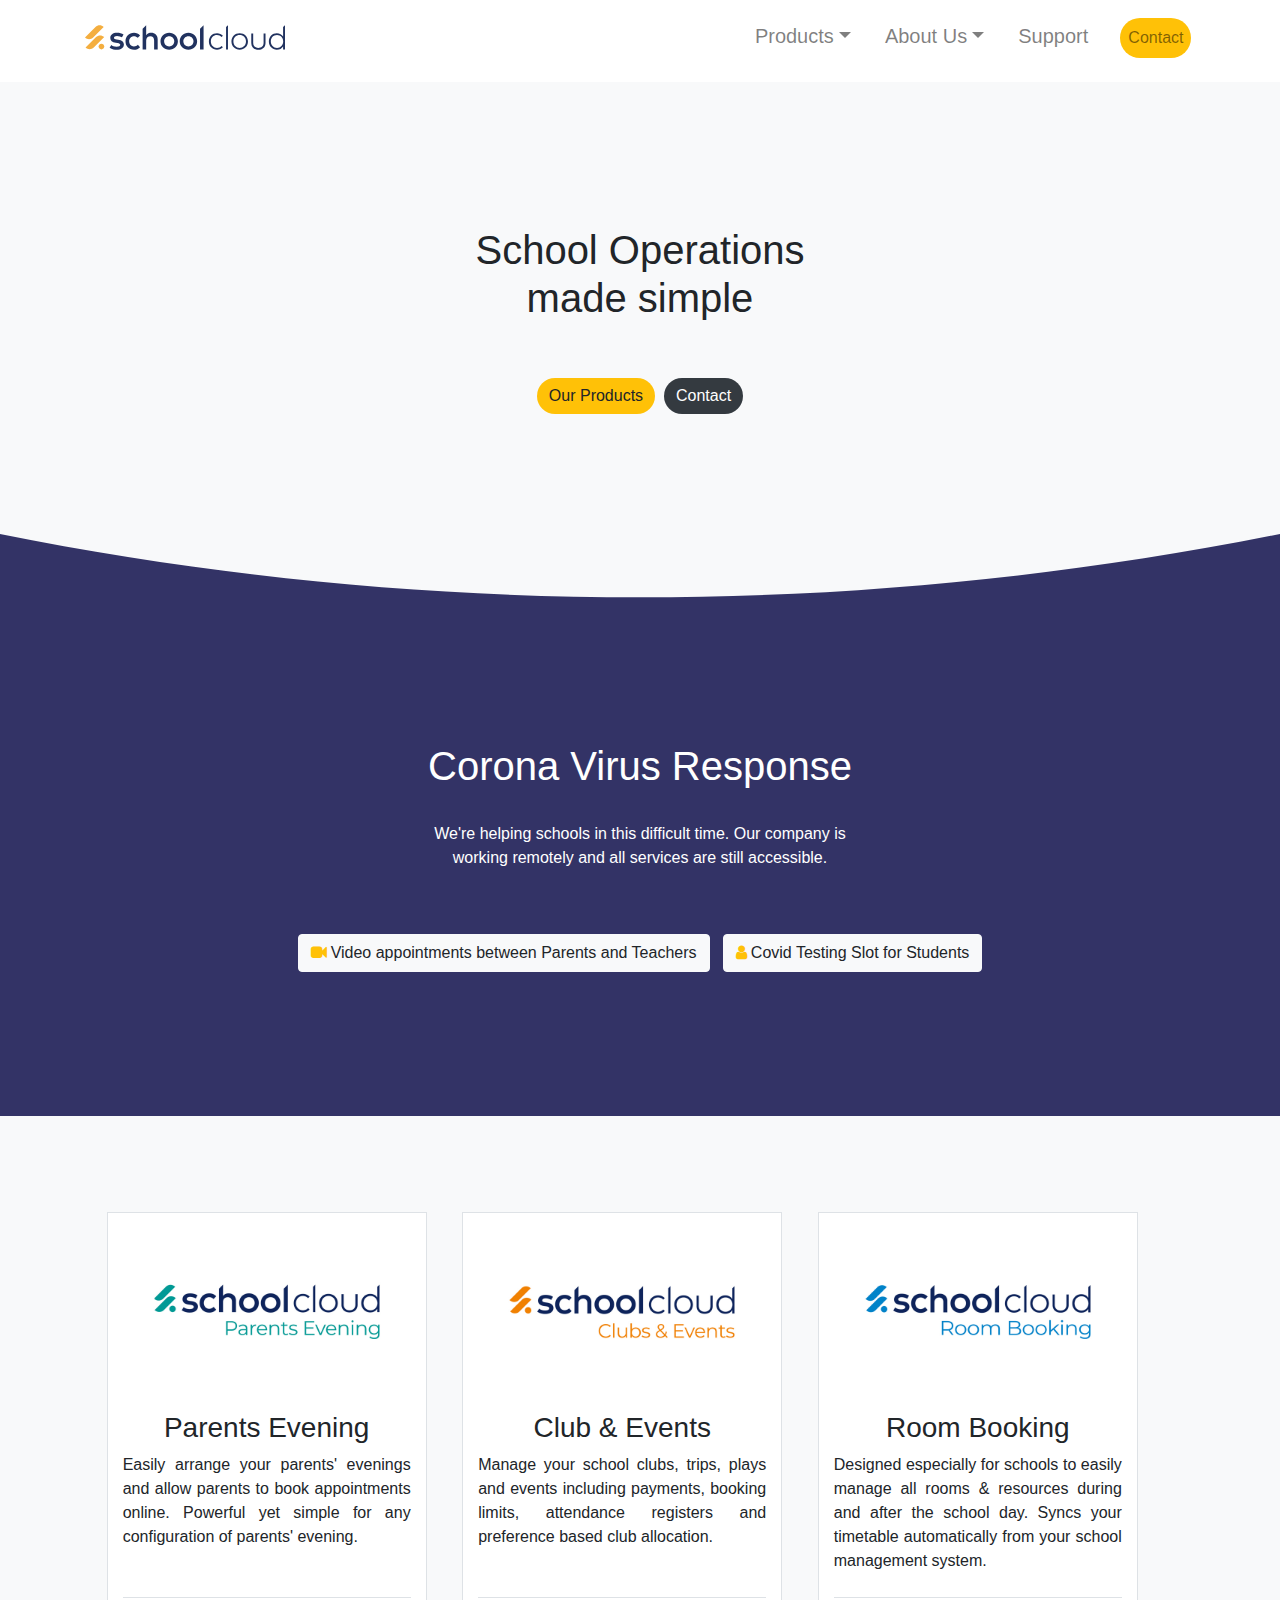
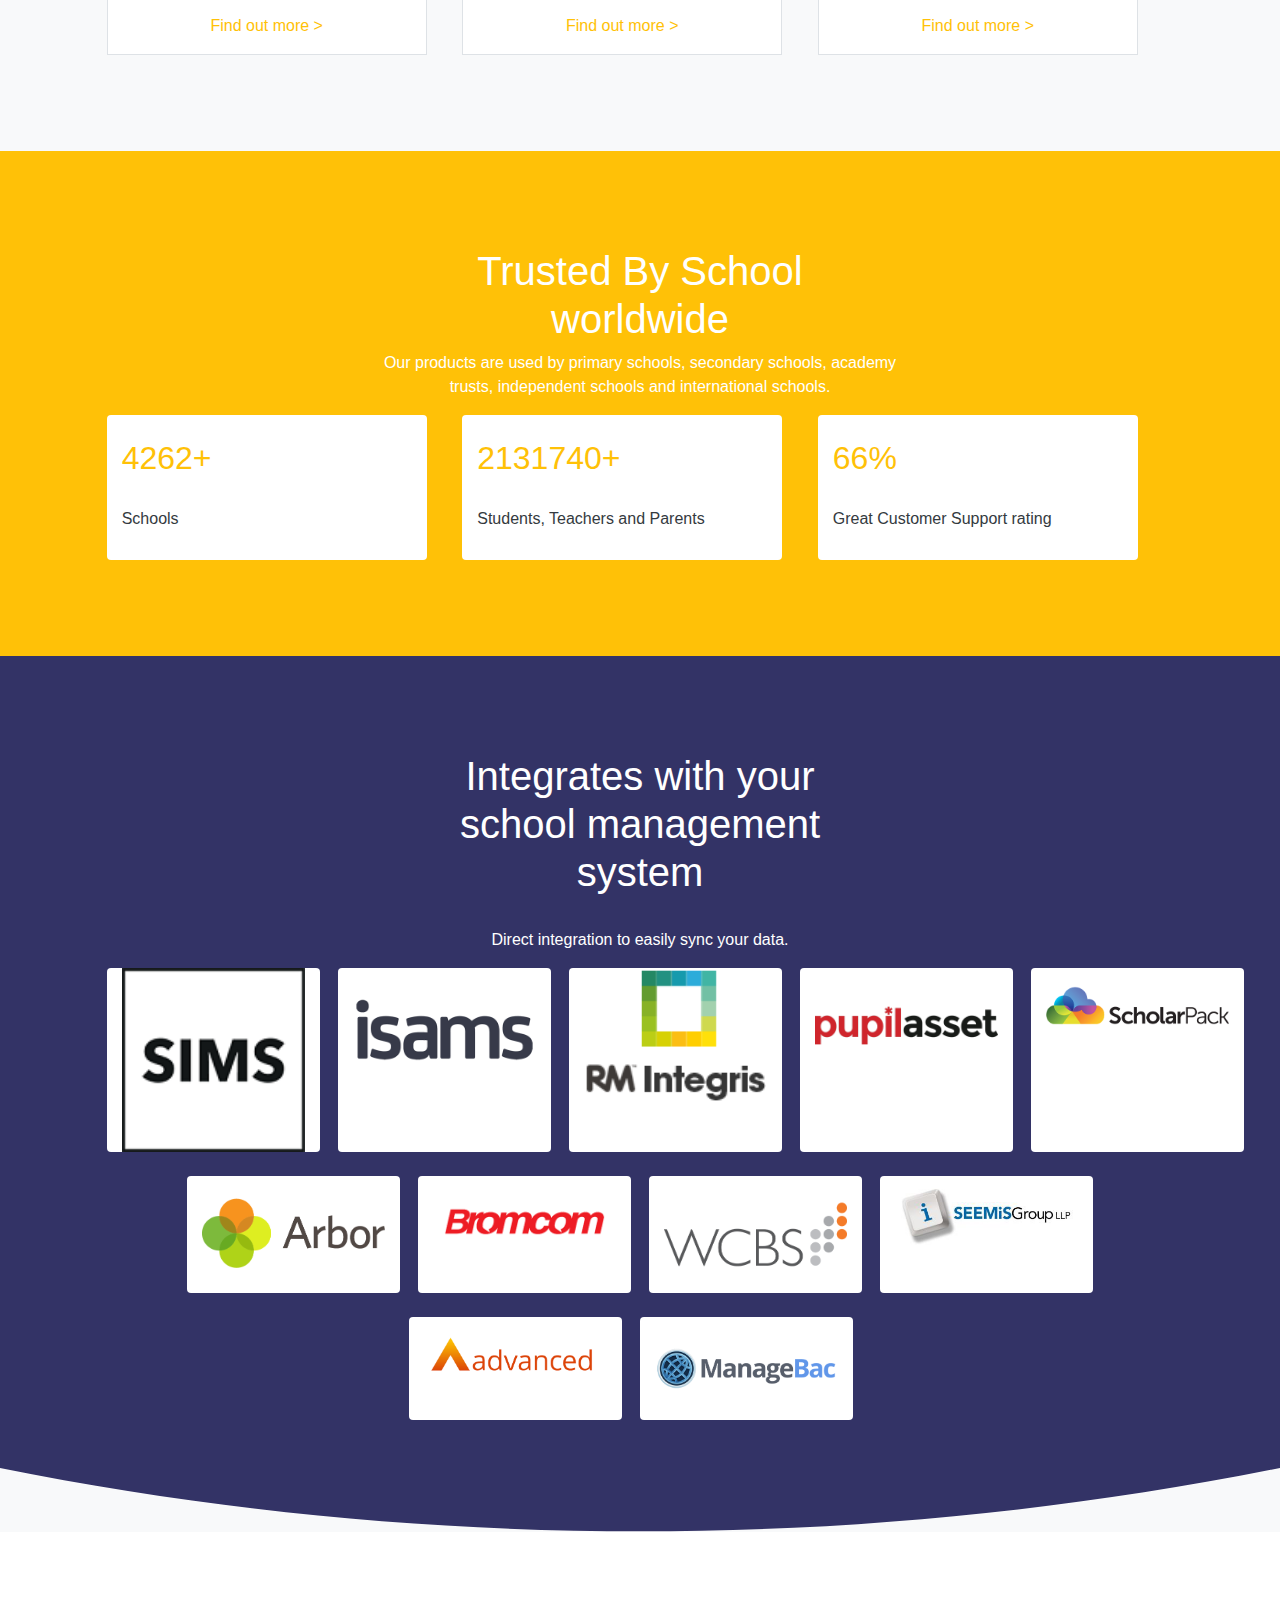
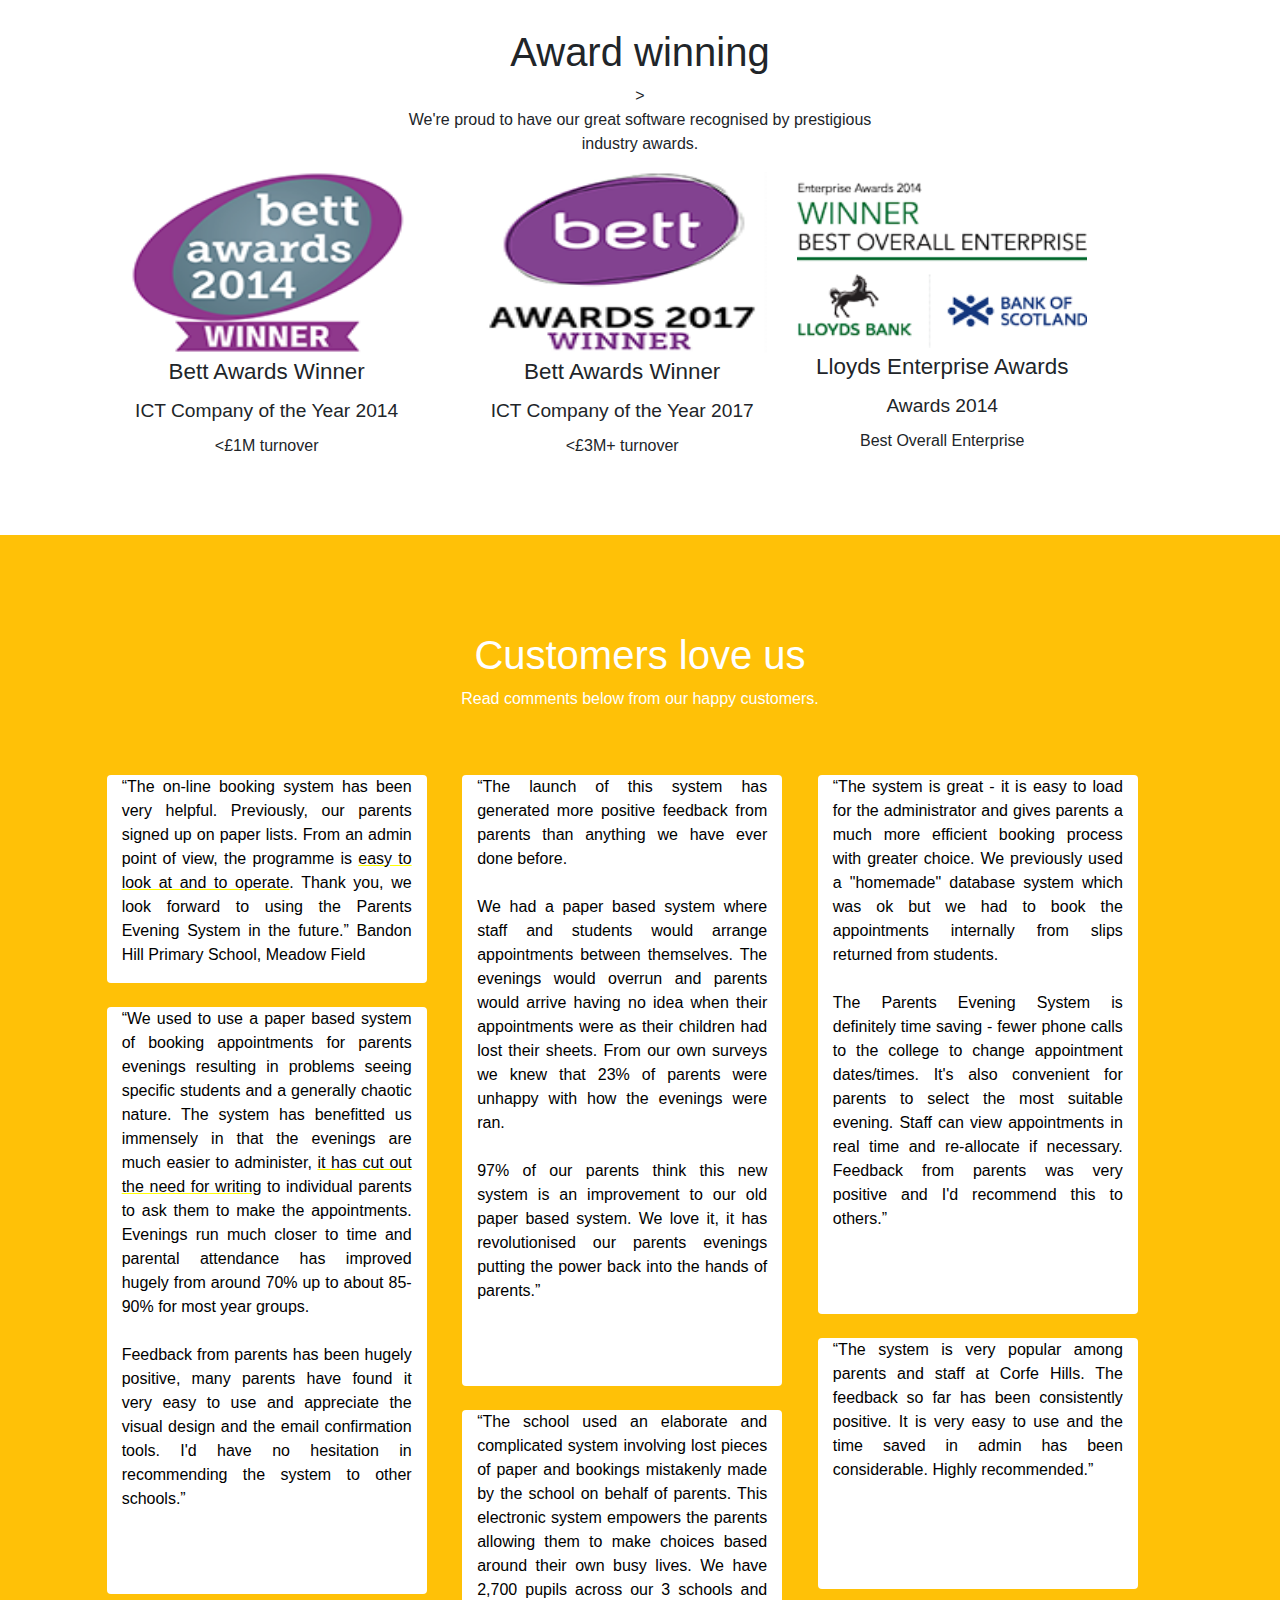
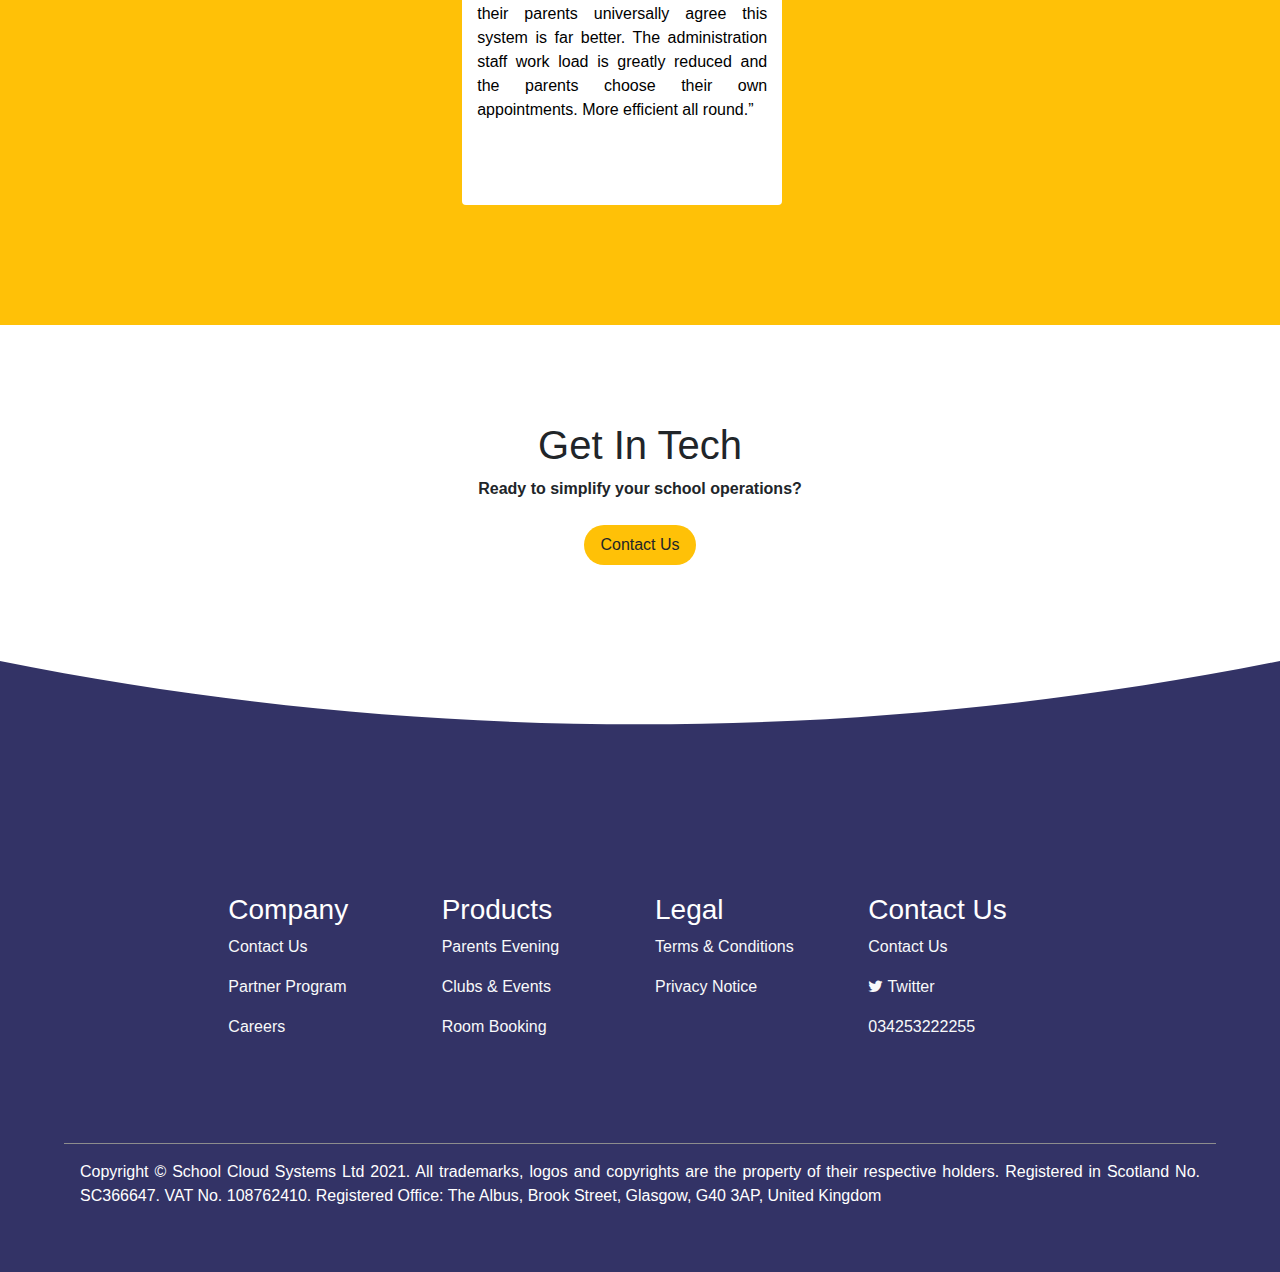
==== index.html @ 5cc8d503 "first commit" ====
<!DOCTYPE html>
<html lang="en">
<head>
  <title>SchoolCloud - Improve Your School Operations</title>
  <meta charset="utf-8">
  <meta name="viewport" content="width=device-width, initial-scale=1">
   <!-- bootstrap -->
  <link rel="stylesheet" href="https://maxcdn.bootstrapcdn.com/bootstrap/4.5.2/css/bootstrap.min.css">
  <!-- Custom Css -->
  <link rel="stylesheet" href="assets/css/nav.css" type="text/css">
  <link rel="stylesheet" href="assets/css/colors.css" type="text/css">
  <link rel="stylesheet" href="assets/css/animation.css" type="text/css">
  <link rel="stylesheet" href="assets/css/custom.css" type="text/css">

  <link rel="stylesheet" href="https://maxcdn.bootstrapcdn.com/bootstrap/4.0.0/css/bootstrap.min.css" integrity="sha384-Gn5384xqQ1aoWXA+058RXPxPg6fy4IWvTNh0E263XmFcJlSAwiGgFAW/dAiS6JXm" crossorigin="anonymous">
  
  <!-- Loader -->
  <link rel="stylesheet" href="ven/css/loaders/loader-pulse.css" type="text/css">
  <!-- fa-caret fonts -->
  <link href="https://cdnjs.cloudflare.com/ajax/libs/font-awesome/4.6.3/css/font-awesome.min.css" rel="stylesheet"/>
  <!-- Favicon icon -->
  <link rel="icon" type="image/png" sizes="16x16" href="assets/img/products/favi.jpg">
</head>
<body>
<main>
<div class="container-fluid">
<section> <!-- Header Section Start-->  
  <div class="row">   
    <div class="col-12">
        <nav class="navbar navbar-expand-lg navbar-expand-md navbar-light py-3 h5">
          <div class="container">
            <a href="index.html" class="navbar-brand font-weight-bold"><img src="assets/img/logos/schoolcloud-logo.svg"></a>
            <button type="button" data-toggle="collapse" data-target="#navbarContent" aria-controls="navbars" aria-expanded="false" aria-label="Toggle navigation" class="navbar-toggler">
                      <span class="navbar-toggler-icon"></span>
            </button>
            &nbsp;&nbsp;&nbsp;&nbsp;&nbsp;&nbsp;&nbsp;&nbsp;&nbsp;&nbsp;&nbsp;&nbsp;
            &nbsp;&nbsp;&nbsp;&nbsp;&nbsp;&nbsp;&nbsp;&nbsp;&nbsp;&nbsp;&nbsp;&nbsp;
            &nbsp;&nbsp;&nbsp;&nbsp;&nbsp;&nbsp;&nbsp;&nbsp;&nbsp;&nbsp;&nbsp;&nbsp;
            &nbsp;&nbsp;&nbsp;&nbsp;&nbsp;&nbsp;&nbsp;&nbsp;&nbsp;&nbsp;&nbsp;&nbsp;
            &nbsp;&nbsp;&nbsp;&nbsp;&nbsp;&nbsp;&nbsp;&nbsp;&nbsp;&nbsp;&nbsp;&nbsp;
            &nbsp;&nbsp;&nbsp;&nbsp;&nbsp;&nbsp;&nbsp;&nbsp;&nbsp;&nbsp;&nbsp;&nbsp;        
            <div id="navbarContent" class="collapse navbar-collapse">
              <ul class="navbar-nav mr-auto">
                <!-- Level one dropdown -->
                <li class="nav-item dropdown">
                  <a id="dropdownMenu1" href="#" data-toggle="dropdown" aria-haspopup="true" aria-expanded="false" class="nav-link dropdown-toggle">Products</a>
                  <ul aria-labelledby="dropdownMenu1" class="dropdown-menu border-0 shadow">
        
                    <!-- Level two dropdown-->
                    <li class="dropdown-submenu">
                      <a id="dropdownMenu2" href="#" role="button" data-toggle="dropdown" aria-haspopup="true" aria-expanded="false" class="dropdown-item dropdown-toggle">Parents Evening</a>
                      <ul aria-labelledby="dropdownMenu2" class="dropdown-menu border-0 shadow">
                        <li><a href="features.html" class="dropdown-item">Features</a></li>
                        <li><a href="video_appointments.html" class="dropdown-item">Video Appointments</a></li>
                        <li><a href="pricing.html" class="dropdown-item">Pricing</a></li>
                        <li><a href="free_trial.html" class="dropdown-item">Free Trial</a></li>
                      </ul>
                    </li>
                    <li><a href="clubs_and_events.html" class="dropdown-item">Clubs & Events &nbsp;&nbsp;</a></li>
                    <li><a href="room_booking/index.html" class="dropdown-item">Room Booking</a></li>
                    <!-- End Level two -->
                  </ul>
                </li>
                <!-- End Level one -->

                <li class="nav-item dropdown">
                  <a id="dropdownMenu1" href="#" data-toggle="dropdown" aria-haspopup="true" aria-expanded="false" class="nav-link dropdown-toggle">About Us</a>
                  <ul aria-labelledby="dropdownMenu1" class="dropdown-menu border-0 shadow">
        
                    <!-- Level two dropdown-->
                    <li class="nav-item">
                      <a href="about.html" aria-haspopup="true" aria-expanded="false" class="dropdown-item">Our Story</a>
                    </li>
                    <li><a href="partners.html" class="dropdown-item">Partner Program</a></li>
                    <li><a href="careers.html" class="dropdown-item">Careers</a></li>
                    <!-- End Level two -->
                  </ul>
                </li>
                <li class="nav-item"><a href="support.html" class="nav-link">Support</a></li>
                <li class="nav-item contact-font"><a href="contact.html" class="nav-link btn btn-warning">Contact</a></li>
              </ul>
            </div>
          </div>
        </nav>
    </div>
</div>
</section>  <!-- Header Section End -->

<section>      <!-- Contact Section Start-->
  <div class="row bg-light">   
    <div class="col-lg-12 text-center">
      <br><br><br><br><br><br>
     <div class="h1">School Operations<br>
     made simple</div><br><br>

     <div class="custom-btn"><a href="#" class="btn btn-warning">Our Products</a>&nbsp;
     <a href="#" class="btn btn-dark">Contact</a></div>
    </div>
      <br><br><br><br>&nbsp;
      <div class="divider bg-darkblue"> <!-- Divider--></div>
</div>
</section>      <!-- Contact Section End-->

<section>      <!-- Covid Section Start--> 
    <div class="row bg-darkblue text-white">
      <br><br><br><br><br>&nbsp;&nbsp;
      <div class="col-lg-12 text-center">
       <div class="h1">Corona Virus Response</div>
       <br>
       <p>We're helping schools in this difficult time. Our company is<br>
        working remotely and all services are still accessible.</p>
        <br><br>
      <div class="btn-text"> <a href="#" class="btn btn-light"><span class="fa fa-video-camera text-warning">&nbsp;</span>Video appointments between Parents and Teachers</a>
       &nbsp;&nbsp;<a href="#" class="btn btn-light"><span class="fa fa-user text-warning">&nbsp;</span>Covid Testing Slot for Students</a></div>
      </div> 
      <br><br><br><br><br>&nbsp;&nbsp;
    </div>
  </section>      <!-- Covid Section End-->

  <section> <!-- Divider Section Start-->
    <div class="row bg-light">
      <div class="col-12"><br><br><br>&nbsp;</div>
    </div>
  </section> <!-- Divider Section End-->

  <section>      <!-- School Cloud Content -->
    <div class="row bg-dark"></div>
      <div class="row bg-light">
        <div class="col-lg-1"></div>
        <div class="col-lg-3 col-md-12 col-sm-12 text-center bg-white border hover-effect">
          <a href="#"><img src="assets/img/products/SchoolCloud-Parents-Evening.jpg" width="100%"></a>
          <h3>Parents Evening</h3>
          <p class="text-justify border-bottom">
            Easily arrange your parents' evenings and allow parents to book appointments online. 
            Powerful yet simple for any configuration of parents' evening. <br><br>&nbsp;
          </p>
          <p> <a href="#" class="text-warning text-decoration-none">Find out more ></a></p>
        </div>
        &nbsp;&nbsp;&nbsp;&nbsp;&nbsp;&nbsp;&nbsp;&nbsp;
        <div class="col-lg-3 col-md-12 col-sm-12 text-center bg-white border hover-effect">
         <a href="#>"> <img src="assets/img/products/SchoolCloud-Clubs-Events.jpg" width="100%"></a>
          <h3>Club & Events</h3>
          <p class="text-justify border-bottom">
            Manage your school clubs, trips, plays and events including payments,
             booking limits, attendance registers and preference based club allocation. <br><br>&nbsp;
          </p>
          <p> <a href="#" class="text-warning text-decoration-none">Find out more ></a></p>
        </div>
        &nbsp;&nbsp;&nbsp;&nbsp;&nbsp;&nbsp;&nbsp;&nbsp;
        <div class="col-lg-3 col-md-12 col-sm-12 text-center bg-white border hover-effect">
        <a href="#">  <img src="assets/img/products/SchoolCloud-Room-Booking.jpg" width="100%"></a>
          <h3>Room Booking</h3>
          <p class="border-bottom text-justify">
            Designed especially for schools to easily manage all rooms & resources during and after the school day. 
            Syncs your timetable automatically from your school management system.<br>&nbsp;
          </p>
          <p> <a href="#" class="text-warning text-decoration-none">Find out more ></a></p>
        </div> 
        <div class="col-lg-1"></div>
    </div>
    </section>      <!-- School Cloud Content-->

    <section> <!-- Divider Section Start-->
      <div class="row bg-light">
        <div class="col-12"><br><br><br>&nbsp;</div>
      </div>
    </section> <!-- Divider Section End-->

    <section>      <!-- Statics Section Start --> 
      <div class="row bg-warning">
        <div class="col-lg-12 text-center">
          <br><br><br><br>
         <div class="h1">Trusted By School<br>worldwide</div>
         <p>Our products are used by primary schools, secondary schools, academy<br>
          trusts, independent schools and international schools.</p>
          <div class="row text-left">
            <div class="col-lg-1"></div>
            <div class="col-lg-3 rounded bg-white"><br>
            <h2 class="count-up float-left text-warning" data-from="10" data-to="6000" data-time="1000"></h2><h2 class="text-warning">+</h2><br>
            <h6 class="text-dark">Schools</h6></div><br>
            &nbsp;&nbsp;&nbsp;&nbsp;&nbsp;&nbsp;&nbsp;&nbsp;
            <div class="col-lg-3 rounded bg-white"><br>
            <h2 class="count1 float-left text-warning" data-from="6000" data-to="3000000" data-time="1000"></h2><h2 class="text-warning">+</h2><br>
            <h6 class="text-dark">Students, Teachers and Parents</h6><br>
          </div>
            &nbsp;&nbsp;&nbsp;&nbsp;&nbsp;&nbsp;&nbsp;&nbsp;
            <div class="col-lg-3 rounded bg-white" ><br>
              <h2  class="count2 float-left  text-warning" data-from="10" data-to="90" data-time="1000"></h2><h2 class="text-warning">%</h2><br>
              <h6 class="text-dark">Great Customer Support rating</h6><br>
            </div>
            <div class="col-lg-1"></div>
        </div>
        <br><br><br><br>
    </div>
   
    </section>      <!-- Statics Section End-->

    <section>      <!-- Partner Section Start --> 
      <div class="row bg-darkblue">   
        <br><br><br>&nbsp;
        <div class="col-lg-12 text-center">
         <div class="h1">Integrates with your<br>school management<br>system</div><br>
         <p>Direct integration to easily sync your data.</p>
          <div class="row">
            <div class="col-1"></div>
           <div class="col-2 bg-white rounded"><img src="assets/img/partners/sims.png" width="100%"></div>  &nbsp;&nbsp;&nbsp;&nbsp;      
           <div class="col-2 bg-white rounded"><img src="assets/img/partners/isams.png" width="100%"></div> &nbsp;&nbsp;&nbsp;&nbsp;
           <div class="col-2 bg-white rounded"><img src="assets/img/partners/RMIntegris.png" width="100%"></div>    &nbsp;&nbsp;&nbsp;&nbsp;
           <div class="col-2 bg-white rounded"><img src="assets/img/partners/pupilasset.png" width="100%"></div>     &nbsp;&nbsp;&nbsp;&nbsp;
           <div class="col-2 bg-white rounded"><img src="assets/img/partners/scholarpack.png" width="100%"></div>   
           
          </div> <br>
        <div class="row justify-content-center">
          <div class="col-2 bg-white rounded"><img src="assets/img/partners/arbor.png" width="100%"></div>  &nbsp;&nbsp;&nbsp;&nbsp;      
          <div class="col-2 bg-white rounded"><img src="assets/img/partners/bromcom.png" width="100%"></div>          &nbsp;&nbsp;&nbsp;&nbsp;
          <div class="col-2 bg-white rounded"><img src="assets/img/partners/wcbs.png" width="100%"></div>        &nbsp;&nbsp;&nbsp;&nbsp; 
          <div class="col-2 bg-white rounded"><img src="assets/img/partners/seemis.png" width="100%"></div>    
       </div> <br>
       <div class="row justify-content-center">
        <div class="col-2 bg-white rounded"><img src="assets/img/partners/advanced.png" width="100%"></div>  &nbsp;&nbsp;&nbsp;&nbsp;      
        <div class="col-2 bg-white rounded"><img src="assets/img/partners/managebac.png" width="100%"></div>          &nbsp;&nbsp;&nbsp;&nbsp;
     </div>
     <br><br>
    </div>
    <div class="bg-light divider"> <!-- Divider--> </div>
    </section>      <!-- Partner Section End-->

    <section>      <!-- Award Section Start-->
    <div class="row">   
      <br><br><br>&nbsp;
        <div class="col-lg-12 text-center">
         <div class="h1">Award winning</div>>
         <p>We're proud to have our great software recognised by prestigious<br>industry awards.</p>
        </div>
    </div>
      <div class="row">
        <div class="col-lg-1"></div>
        <div class="col-lg-3 col-md-12 col-sm-12 text-center bg-white">
          <a href="#"><img src="assets/img/awards/bett2014-winner.png" width="100%" height="50%"></a>
          <h3><small>Bett Awards Winner</small></h3>
          <h4><small>ICT Company of the Year 2014</small></h4>
          <h5><small><£1M turnover</small></h5>
          
        </div>
        &nbsp;&nbsp;&nbsp;&nbsp;&nbsp;&nbsp;&nbsp;&nbsp;
        <div class="col-lg-3 col-md-12 col-sm-12 text-center bg-white">
         <a href="#>"> <img src="assets/img/awards/bett2017-winner.png" width="100%" height="50%"></a>
         <h3><small>Bett Awards Winner</small></h3>
         <h4><small>ICT Company of the Year 2017</small></h4>
         <h5><small><£3M+ turnover</small></h5>
          
        </div>
      
        <div class="col-lg-3 col-md-12 col-sm-12 text-center bg-white">
        <a href="#">  <img src="assets/img/awards/lloyds-enterpriseawards-2014.png" width="100%"></a>
        <h3><small>Lloyds Enterprise Awards</small></h3>
        <h4><small>Awards 2014</small></h4>
        <h5><small>Best Overall Enterprise</small></h5>
          
        </div> 
        <div class="col-lg-1"></div>
        <br><br><br>&nbsp;
    </div>
    </section>      <!-- Award Section End -->

    <section>      <!-- Customer Section Start --> 
      <div class="row bg-warning">  
        <br><br><br>&nbsp; 
        <div class="col-lg-12 text-center">
         <div class="h1">Customers love us</div>
         <p>Read comments below from our happy customers.</p>
         <br><br>
          <div class="row text-left">
            <div class="col-lg-1"></div>
            <div class="col-lg-3 bg-warning">
              <div class="row bg-white rounded">
              <div class="col-12">
                <p class="text-justify">
                  “The on-line booking system has been very helpful. Previously, our parents signed up on paper lists. From an admin point of view,
                   the programme is <u>easy to look at and to operate</u>. Thank you, we look forward to using the Parents Evening System in the future.”
                    Bandon Hill Primary School, Meadow Field
                </p>
              </div>
              </div>
              <br>
              <div class="row bg-white rounded">
               <div class="col-12">
                <p class="text-justify">
                  “We used to use a paper based system of booking appointments for parents 
                  evenings resulting in problems seeing specific students and a generally chaotic
                   nature. The system has benefitted us immensely in that the evenings 
                   are much easier to administer, <u>it has cut out the need for writing</u> 
                   to individual parents to ask them to make the appointments. Evenings 
                   run much closer to time and parental attendance has improved hugely from 
                   around 70% up to about 85-90% for most year groups. <br><br> 
                   Feedback from parents has been hugely positive, many parents have found it very easy 
                   to use and appreciate the visual design and the email confirmation tools. I'd have no 
                   hesitation in recommending the system to other schools.”
                   <h6>Ms Baldry</h6>
                   Cotham School
                </p>
              </div>
              </div>
          </div>
            &nbsp;&nbsp;&nbsp;&nbsp;&nbsp;&nbsp;&nbsp;&nbsp;
            <div class="col-lg-3 bg-warning">
              <div class="row bg-white rounded">
                <div class="col-12">
                  <p class="text-justify">
                    “The launch of this system has generated more positive feedback from parents
                     than anything we have ever done before.<br><br>
                     We had a paper based system where staff and students would 
                     arrange appointments between themselves. The evenings would overrun 
                     and parents would arrive having no idea when their appointments were as 
                     their children had lost their sheets. From our own surveys we knew that 23% 
                     of parents were unhappy with how the evenings were ran.<br><br>
                     97% of our parents think this new system is an improvement to our old 
                     paper based system. We love it, it has revolutionised our parents evenings 
                     putting the power back into the hands of parents.”
                     <h6>Mr Fendek</h6>
                     Aldridge School
                  </p>
                </div>
                </div>
                <br>
                <div class="row bg-white rounded">
                 <div class="col-12">
                  <p class="text-justify">
                    “The school used an elaborate and complicated system involving lost 
                    pieces of paper and bookings mistakenly made by the school on behalf of 
                    parents. This electronic system empowers the parents allowing them to make 
                    choices based around their own busy lives. We have 2,700 pupils across our 3 
                    schools and their parents universally agree this system is far better. 
                    The administration staff work load is greatly reduced and the parents choose 
                    their own appointments. More efficient all round.”
                    <h6>Mr Jackson</h6>
                    Stewart's Melville College
                  </p>
                </div>
                </div>
              </div>
            &nbsp;&nbsp;&nbsp;&nbsp;&nbsp;&nbsp;&nbsp;&nbsp;
            <div class="col-lg-3 bg-warning">
              <div class="row rounded bg-white">
                <div class="col-12">
                  <p class="text-justify">
                    “The system is great - it is easy to load for the administrator 
                    and gives parents a much more efficient booking process with greater 
                    choice. We previously used a "homemade" database system which was ok 
                    but we had to book the appointments internally from slips returned from students.
                    <br><br>
                    The Parents Evening System is definitely time saving - fewer 
                    phone calls to the college to change appointment dates/times. 
                    It's also convenient for parents to select the most suitable evening. 
                    Staff can view appointments in real time and re-allocate if necessary. 
                    Feedback from parents was very positive and I'd recommend this to others.”
                    <h6>Ms Taylor</h6>
                    Bilborough College
                  </p>
                </div>
                </div>
                <br>
                <div class="row bg-white rounded">
                 <div class="col-12">
                  <p class="text-justify">
                    “The system is very popular among parents and staff at Corfe Hills. 
                    The feedback so far has been consistently positive. It is very easy to use and 
                    the time saved in admin has been considerable. Highly recommended.”<br><br>
                    <h6>Ms Tegerdine</h6>
                    Corfe Hills School
                  </p>
                </div>
                </div>  
            </div>
            <div class="col-lg-1"></div>            
        </div>
        <br><br><br><br>&nbsp;
    </div>
    </section>      <!-- Customer Section End-->
    
    <section>      <!-- Contact-us Section Start-->
      <div class="row"> 
        <br><br><br>&nbsp;  
        <div class="col-lg-12 text-center">
         <div class="h1">Get In Tech</div>
         <strong>Ready to simplify your school operations?</strong><br><br>
         <div class="custom-btn"><a href="#" class="btn btn-warning btn-lg">Contact Us</a></div>
        </div>
        <br><br><br>&nbsp; 
        <div class="bg-darkblue divider"> <!-- Divider--> </div>
    </div>
    </section>      <!-- Contact-us Section End-->

    <section> <!-- margin Section Start-->
      <div class="row bg-darkblue">
        <div class="col-12"><br><br><br><br><br><br>&nbsp;</div>
      </div>
    </section> <!-- margin Section End-->
      <section> <a id="back2Top" href="#"><span class="fa fa-arrow-right"></span></a> </section>
    <section>      <!-- Footer Section Start-->
      <footer>
      <div class="row bg-darkblue text-white">
        <div class="col-2"></div>
        <div class="col-lg-2 text-left">
        <h3>Company</h3>
        <p><a href="#" class="text-light text-decoration-none">Contact Us</a></p>
        <p><a href="#" class="text-light text-decoration-none">Partner Program</a></p>
        <p><a href="#" class="text-light text-decoration-none">Careers</a></p>
        </div>
        <div class="col-lg-2 text-left">
        <h3>Products</h3>
        <p><a href="#" class="text-light text-decoration-none">Parents Evening</a></p>
        <p><a href="#" class="text-light text-decoration-none">Clubs & Events</a></p>
        <p><a href="#" class="text-light text-decoration-none">Room Booking</a></p>
        </div>
        <div class="col-lg-2 text-left">
        <h3>Legal</h3>
        <p><a href="#" class="text-light text-decoration-none">Terms & Conditions</a></p>
        <p><a href="#" class="text-light text-decoration-none">Privacy Notice</a></p>
        </div>
        <div class="col-lg-2 text-left">
        <h3>Contact Us</h3>
        <p><a href="#" class="text-light text-decoration-none">Contact Us</a></p>
        <p><a href="#" class="text-light text-decoration-none"><span class="fa fa-twitter"></span> Twitter</a></p>
        <p><a href="#" class="text-light text-decoration-none">034253222255</a></p><br><br><br>
        </div>
        
        <hr width="90%" class="hr">
        <div class="footer"><p class="text-justify">Copyright &copy; School Cloud Systems Ltd 2021. All trademarks, logos and copyrights are the property of their respective holders.
          Registered in Scotland No. SC366647. VAT No. 108762410. Registered Office: 
          The Albus, Brook Street, Glasgow, G40 3AP, United Kingdom</p><br><br></div>
      </div>
      </footer>
    </section>      <!-- Footer Section End-->

  </div>      <!-- Main Container -->
</main>


  <script src="https://code.jquery.com/jquery-3.2.1.slim.min.js" integrity=5sha384-KJ3o2DKtIkvYIK3UENzmM7KCkRr/rE9/Qpg6aAZGJwFDMVNA/GpGFF93hXpG5KkN" crossorigin="anonymous"></script>
  <script src="https://cdnjs.cloudflare.com/ajax/libs/popper.js/1.12.9/umd/popper.min.js" integrity="sha384-ApNbgh9B+Y1QKtv3Rn7W3mgPxhU9K/ScQsAP7hUibX39j7fakFPskvXusvfa0b4Q" crossorigin="anonymous"></script>
  <script src="https://maxcdn.bootstrapcdn.com/bootstrap/4.0.0/js/bootstrap.min.js" integrity="sha384-JZR6Spejh4U02d8jOt6vLEHfe/JQGiRRSQQxSfFWpi1MquVdAyjUar5+76PVCmYl" crossorigin="anonymous"></script>
  <script src="https://cdnjs.cloudflare.com/ajax/libs/popper.js/1.16.0/umd/popper.min.js"></script>
  <script src="https://maxcdn.bootstrapcdn.com/bootstrap/4.5.2/js/bootstrap.min.js"></script>
  <script src="assets/js/multipledropdown.js"></script>
  <script src="https://ajax.googleapis.com/ajax/libs/jquery/3.2.1/jquery.min.js"></script>
  <script src="assets/js/counter.js"></script>
  <script src="assets/js/scrolltotop.js"></script>
  <script src="assets/js/loader.js"></script>
</body>
</html>
---- assets/css/nav.css ----
/*
*
* ==========================================
* CUSTOM UTIL CLASSES
* ==========================================
*
*/
li{
  margin-left:18px;
}
.dropdown-submenu {
  position: relative;
}

.dropdown-submenu>a:after {
  content: "\f0da";
  float: right;
  border: none;
  font-family: 'FontAwesome';
}

.dropdown-submenu>.dropdown-menu {
  top: 0;
  left: 100%;
  margin-top: 0px;
  margin-left: 0px;
}
.dropdown>.dropdown-menu>li a:focus{
  background:none;
  color:black;
  }
.dropdown-submenu>.dropdown-menu>li a:focus{
 background:none;
 color:black;
}
.navbar-container {
  position: relative; 
}
.hidden {
  overflow: hidden;
}

/*
*
* ==========================================
* FOR DEMO PURPOSES
* ==========================================
*
*/

@media (min-width: 991px)
{
  .dropdown-menu {
    box-shadow: 10 10 10px rgba(0, 0, 0, 0.1);
  }
}

@media (max-width: 700px) 
{
  #navbarContent
  {
    margin-top: -35px;
  }
}
---- assets/css/colors.css ----
.bg-darkblue{
    background: #336;
    color:white;
}
.hr{
    background: rgb(158, 158, 158);
}
.bg-warning{
    color:white;
}
.bg-warning h2{
    color:black;
}
.row>.col-12 p{
    color:black;
}
---- assets/css/animation.css ----
.divider {
    width: 100%;
    position: relative;
    height: 5vw;
    pointer-events: none;
    -webkit-mask-image: url("data:image/svg+xml;utf8,%3csvg viewBox='0 0 100 100' width='100%' height='100%' xmlns='http://www.w3.org/2000/svg' preserveAspectRatio='none'%3e%3cpath d='M0,0 C16.6666667,66 33.3333333,98 50,98 C66.6666667,98 83.3333333,66 100,0 L100,100 L0,100 L0,0 Z' fill='%23fff'/%3e%3c/svg%3e");
            mask-image: url("data:image/svg+xml;utf8,%3csvg viewBox='0 0 100 100' width='100%' height='100%' xmlns='http://www.w3.org/2000/svg' preserveAspectRatio='none'%3e%3cpath d='M0,0 C16.6666667,66 33.3333333,98 50,98 C66.6666667,98 83.3333333,66 100,0 L100,100 L0,100 L0,0 Z' fill='%23fff'/%3e%3c/svg%3e");
    -webkit-mask-size: 100% 101%;
            mask-size: 100% 101%;
        }
    section > .divider-top {
        margin-bottom: calc(3.75rem - 5vw); }

.hover-effect:hover{
        
        box-shadow: 0 0.5rem 1rem rgba(248, 245, 245, 0.09);
        transform: translateY(-0.5rem);
        transition: 1s ease;
}

#back2Top {
        width: 50px;
        line-height: 50px;
        overflow: hidden;
        z-index: 999;
        display: none;
        cursor: pointer;
        -moz-transform: rotate(270deg);
        -webkit-transform: rotate(270deg);
        -o-transform: rotate(270deg);
        -ms-transform: rotate(270deg);
        transform: rotate(270deg);
        position: fixed;
        bottom: 50px;
        right: 0;
        color: white;
        text-align: center;
        font-size: 20px;
        text-decoration: none;
        margin-right: 50px;
        background-color:#FC6;
        border:0px solid yellow;
        border-radius: 30px;
    }
    #back2Top:hover {
        color: #fff;
    }
---- assets/css/custom.css ----
.contact-font>a{
    border: 0px solid grey;
    border-radius: 20px;
    font-size: 1rem;
    margin-left:6px;
    margin-top:2px;
}
.custom-btn>a{
    border: 0px solid grey;
    border-radius: 20px;
    font-size: 1rem;
}
.text-justify>u{
    text-decoration-color:yellow ;
}
.footer>p{
    margin-left: 80px;
    margin-right: 80px;
}
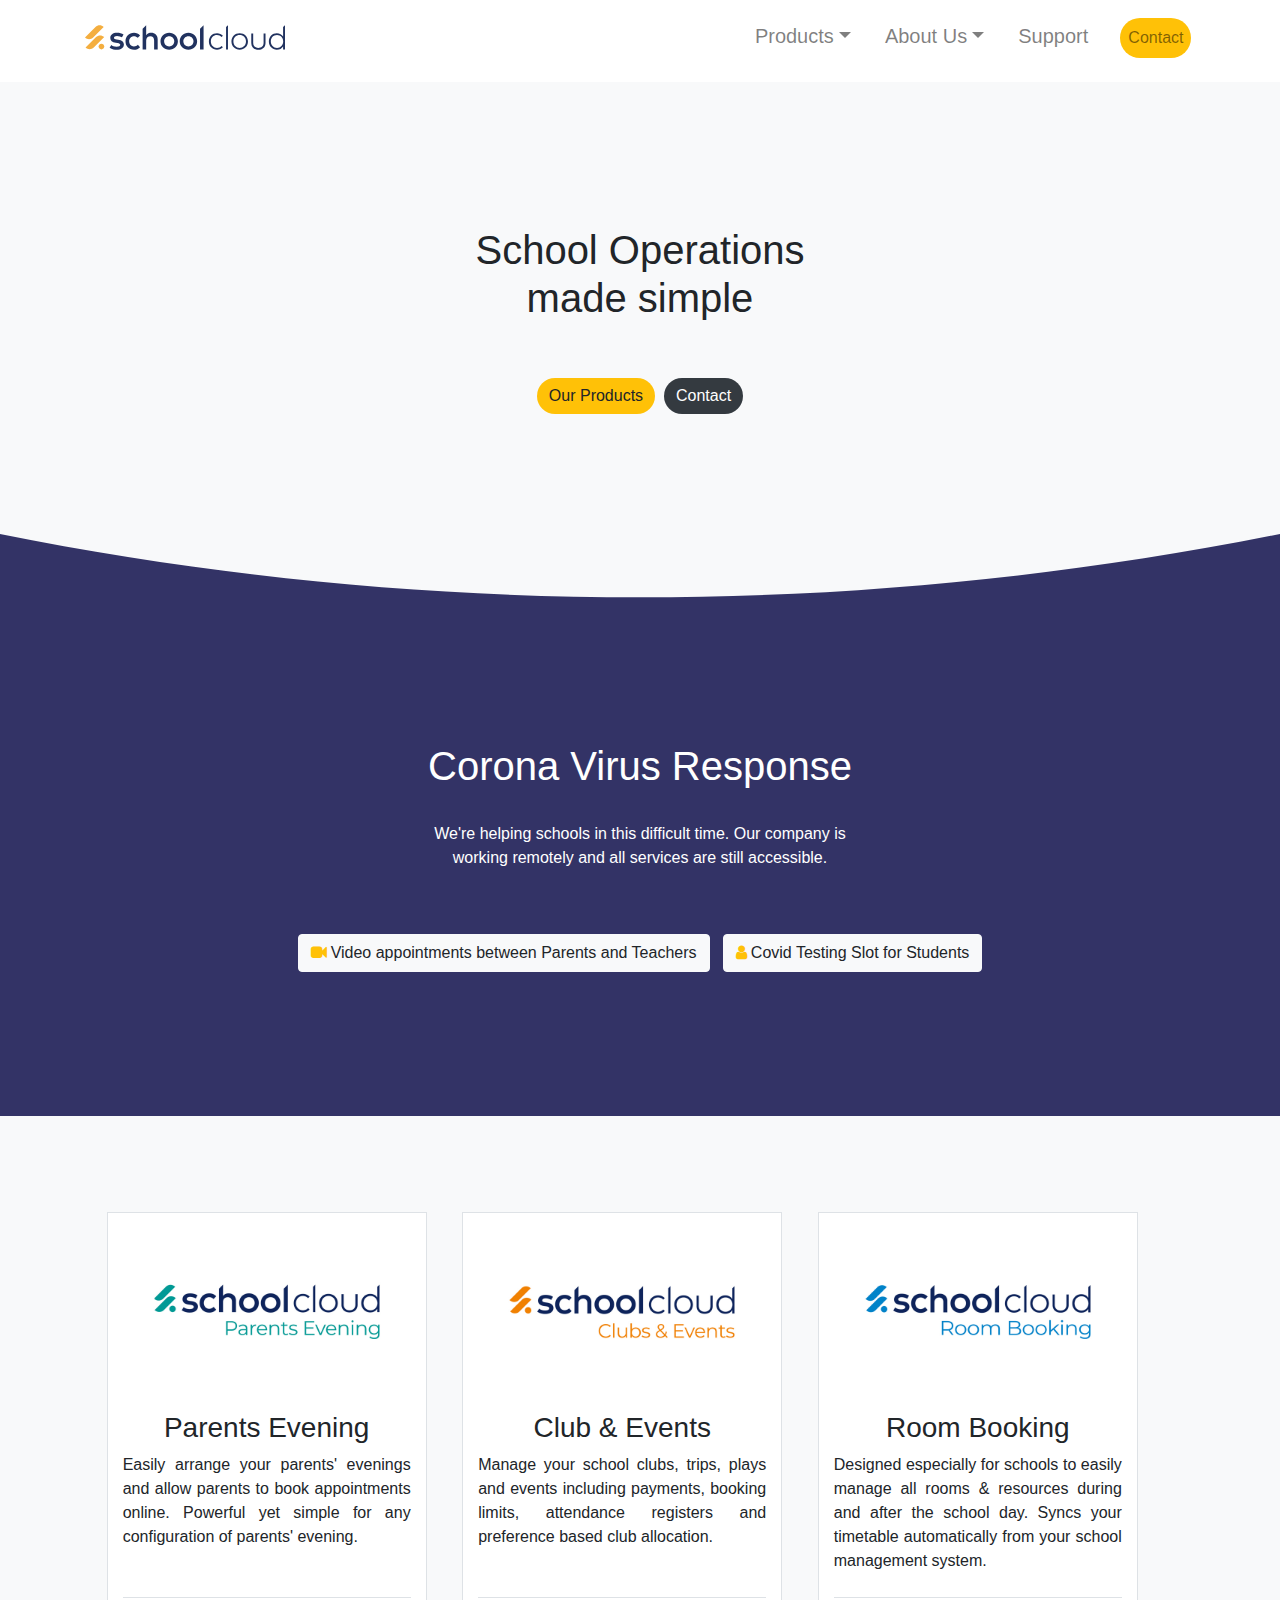
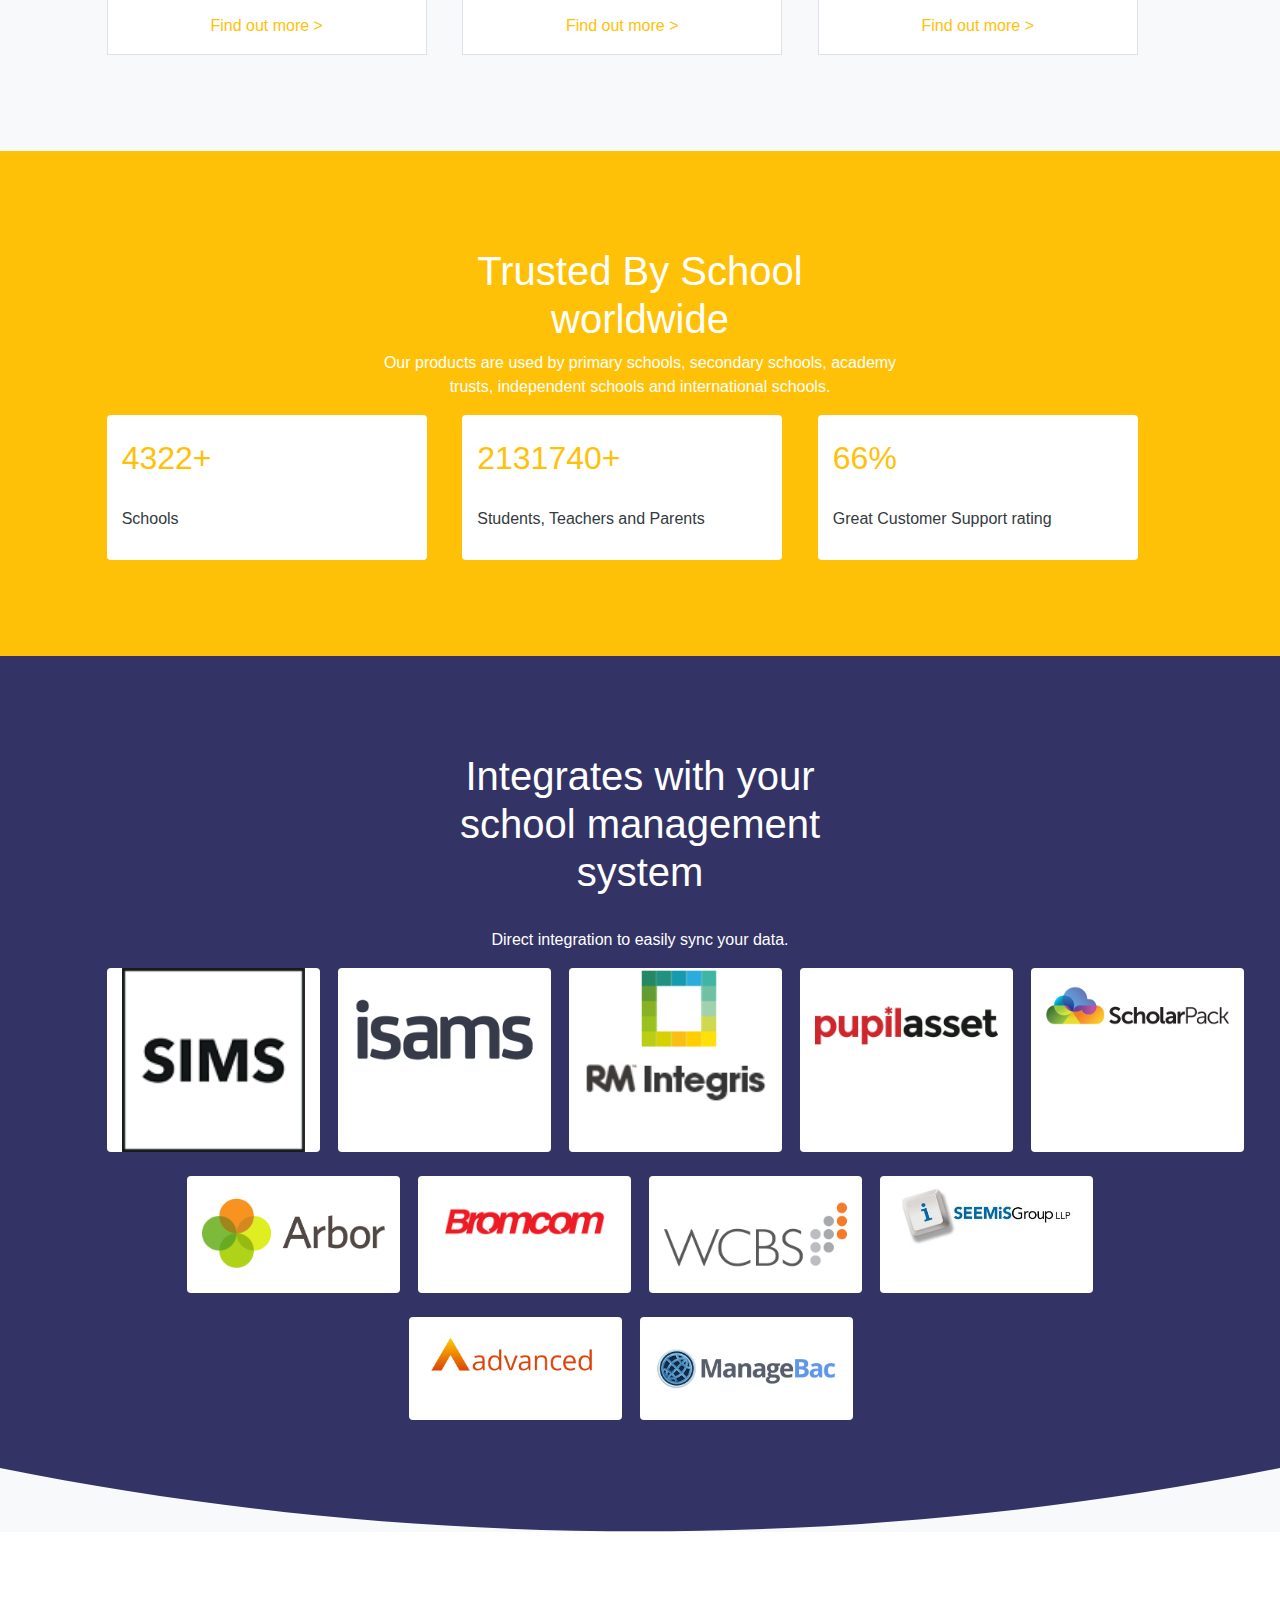
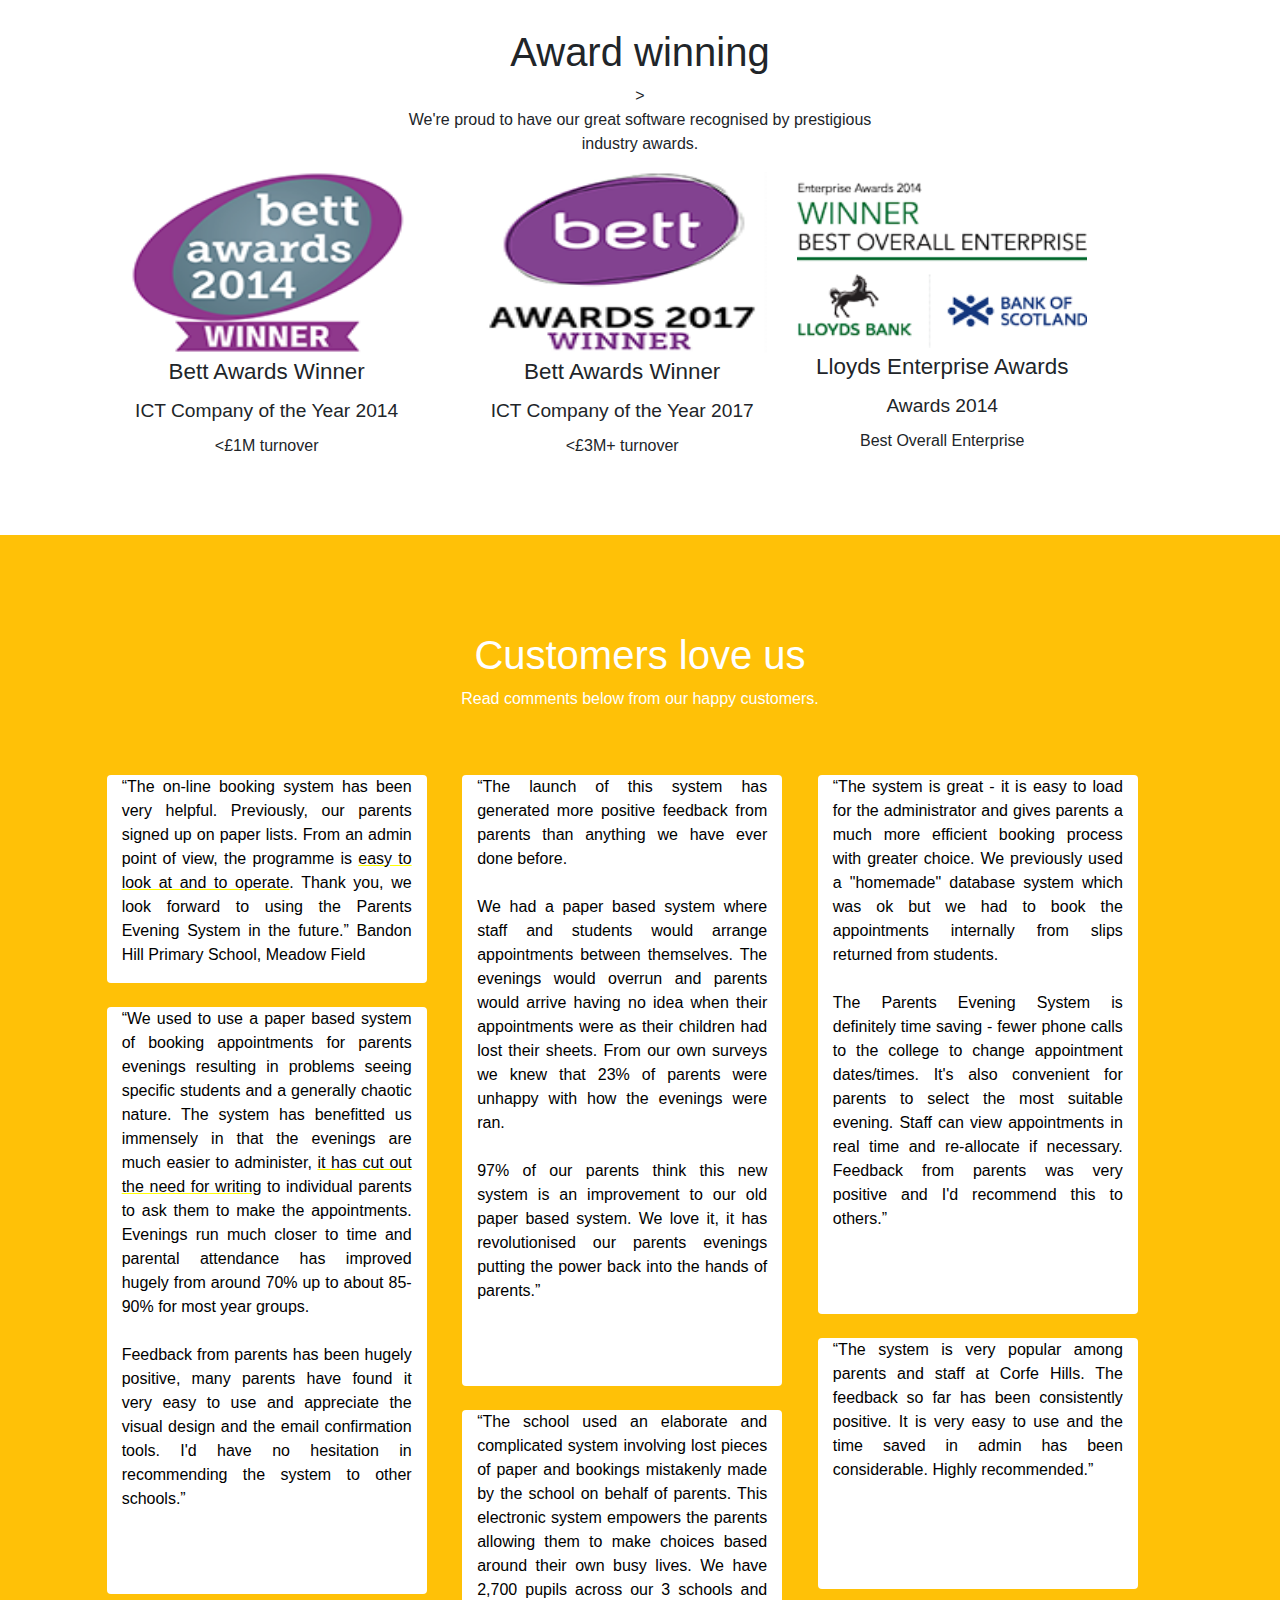
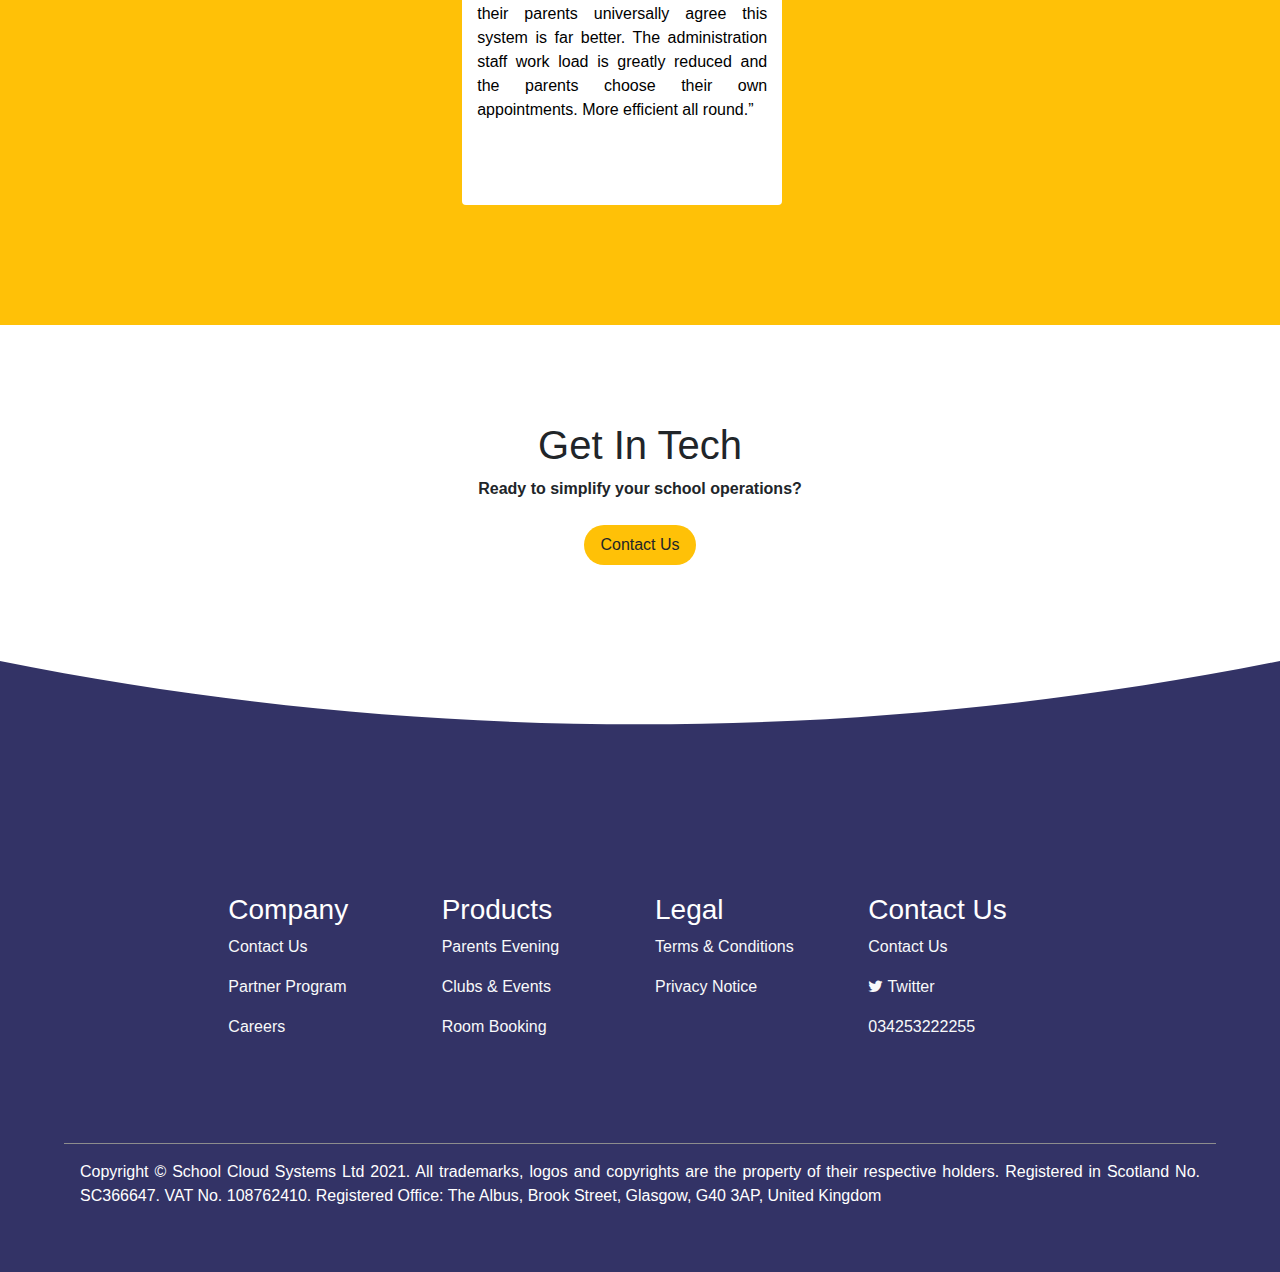
==== commit 616895fe: "new commit" ====
--- a/index.html
+++ b/index.html
@@ -99,9 +99,11 @@
       <br><br><br><br>&nbsp;
       <div class="divider bg-darkblue"> <!-- Divider--></div>
 </div>
-</section>      <!-- Contact Section End-->
-
-<section>      <!-- Covid Section Start--> 
+</section>      
+<!-- Contact Section End-->
+
+<section>     
+   <!-- Covid Section Start--> 
     <div class="row bg-darkblue text-white">
       <br><br><br><br><br>&nbsp;&nbsp;
       <div class="col-lg-12 text-center">
